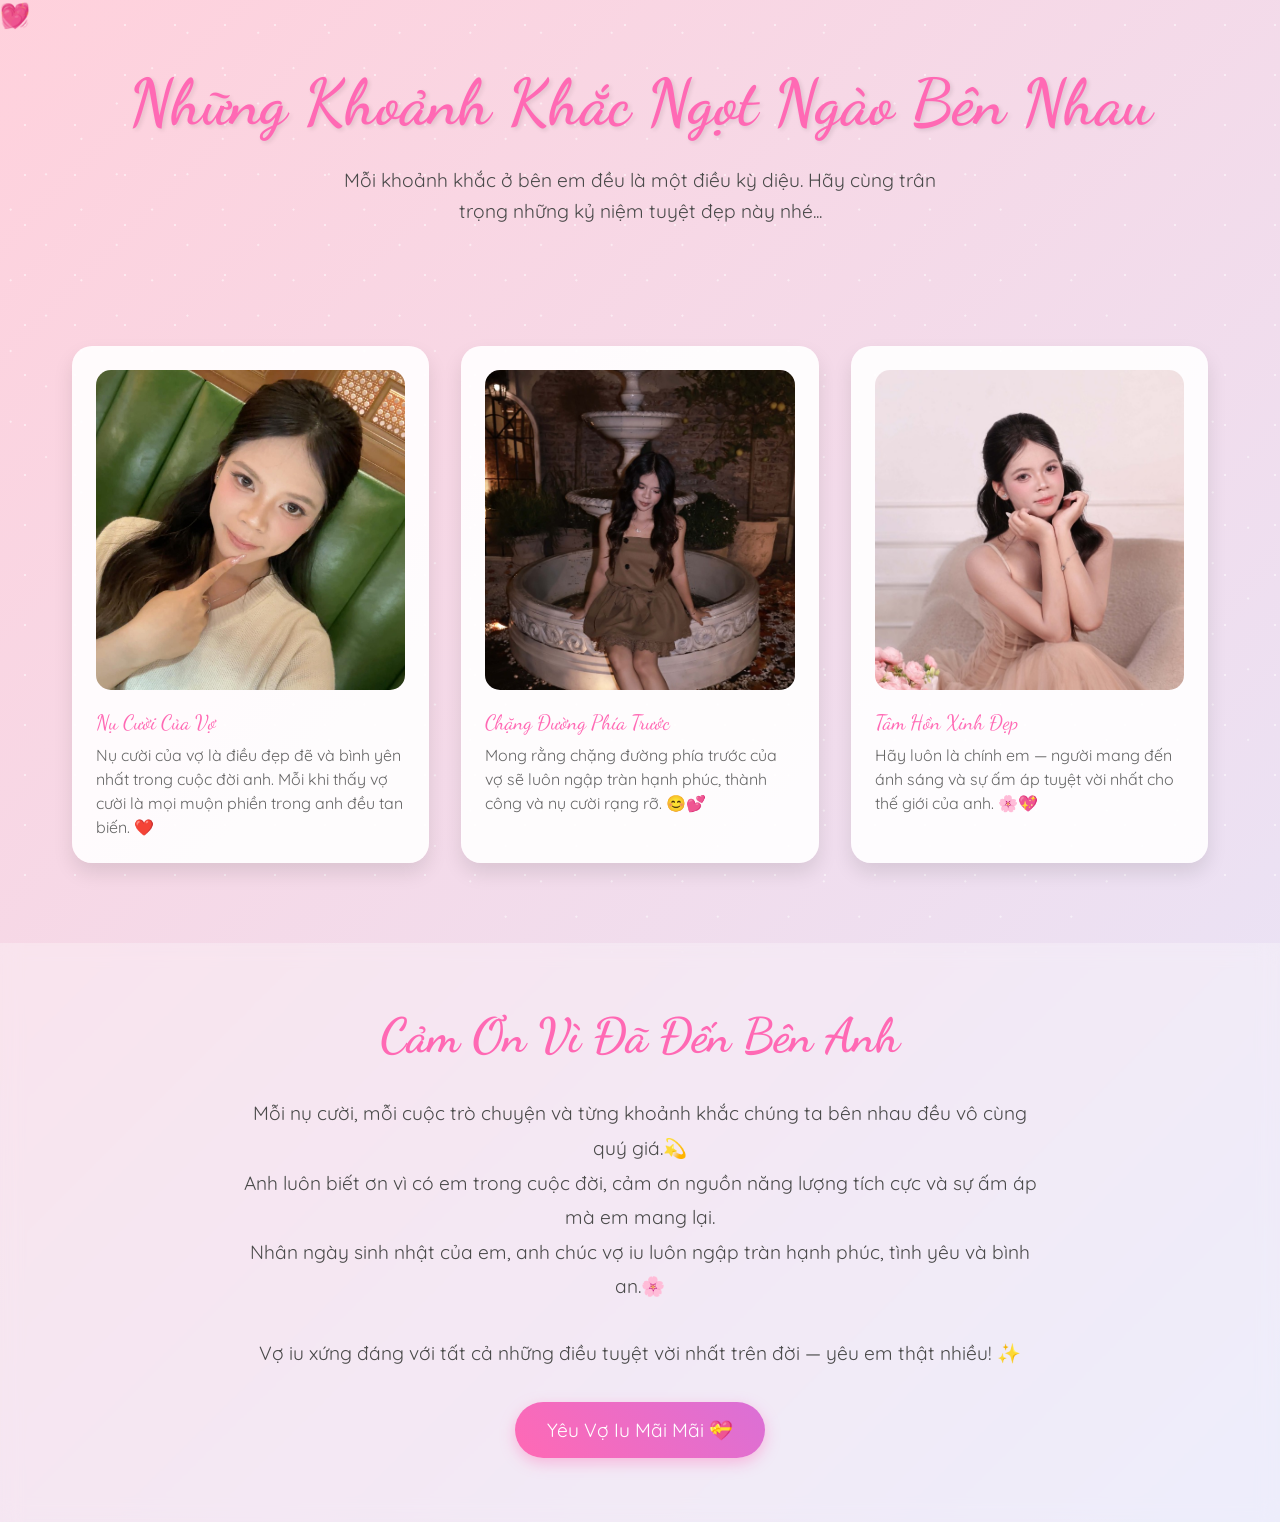
==== last.html @ d9053d56 "Update HappyBirthday website for my love" ====
<!DOCTYPE html>
<html lang="en">

<head>
    <meta charset="UTF-8">
    <meta name="viewport" content="width=device-width, initial-scale=1.0">
    <title>Kỷ Niệm Ngọt Ngào Của Đôi Ta ✨</title>
    <link rel="preconnect" href="https://fonts.googleapis.com">
    <link rel="preconnect" href="https://fonts.gstatic.com" crossorigin>
    <link href="https://fonts.googleapis.com/css2?family=Dancing+Script:wght@600;700&family=Quicksand:wght@400;500;600;700&display=swap" rel="stylesheet">
    <style>
        @import url('https://fonts.googleapis.com/css2?family=Dancing+Script:wght@700&family=Quicksand:wght@300;400;500;600&display=swap');

        * {
            margin: 0;
            padding: 0;
            box-sizing: border-box;
        }

        body {
            min-height: 100vh;
            background: linear-gradient(135deg,
                    #ffd1dc 0%,
                    #e6e6fa 25%,
                    #ffefd5 50%,
                    #e6e6fa 75%,
                    #ffd1dc 100%);
            background-size: 400% 400%;
            animation: gradientFlow 15s ease infinite;
            font-family: 'Quicksand', sans-serif;
            overflow-x: hidden;
            color: #4a4a4a;
        }

        @keyframes gradientFlow {
            0% {
                background-position: 0% 50%;
            }

            50% {
                background-position: 100% 50%;
            }

            100% {
                background-position: 0% 50%;
            }
        }

        /* Enhanced Sparkle Effect */
        .magic-sparkles {
            position: fixed;
            top: 0;
            left: 0;
            width: 100%;
            height: 100%;
            pointer-events: none;
            z-index: 1;
        }

        .sparkle {
            position: absolute;
            width: 6px;
            height: 6px;
            border-radius: 50%;
            background-color: white;
            animation: twinkle var(--duration, 4s) ease-in-out infinite;
            opacity: 0;
        }

        @keyframes twinkle {

            0%,
            100% {
                opacity: 0;
                transform: scale(0.5);
            }

            50% {
                opacity: 0.8;
                transform: scale(1);
            }
        }

        /* Generate 50 sparkles with different positions and animations */
        .magic-sparkles::before,
        .magic-sparkles::after {
            content: '';
            position: absolute;
            width: 100%;
            height: 100%;
            background-image: radial-gradient(circle, white 1px, transparent 1px);
            background-size: 50px 50px;
            animation: sparkleLayer 8s linear infinite;
            opacity: 0.5;
        }

        .magic-sparkles::after {
            animation-delay: -4s;
            transform: rotate(45deg);
        }

        @keyframes sparkleLayer {
            0% {
                transform: translateY(0);
            }

            100% {
                transform: translateY(-50px);
            }
        }

        /* Floating Hearts */
        .floating-hearts {
            position: fixed;
            width: 100%;
            height: 100%;
            pointer-events: none;
            z-index: 2;
        }

        .heart {
            position: absolute;
            font-size: 1.5rem;
            color: rgba(255, 105, 180, 0.6);
            animation: floatHeart var(--float-duration, 6s) ease-in-out infinite;
            animation-delay: var(--delay, 0s);
        }

        @keyframes floatHeart {
            0% {
                transform: translate(0, 100vh) rotate(0deg);
            }

            100% {
                transform: translate(var(--translate-x, 0), -100vh) rotate(360deg);
            }
        }

        /* Welcome Section */
        .welcome {
            text-align: center;
            padding: 4rem 2rem;
            position: relative;
            z-index: 3;
        }

        .welcome h1 {
            font-family: 'Dancing Script', cursive;
            font-size: 4rem;
            color: #ff69b4;
            text-shadow: 2px 2px 4px rgba(0, 0, 0, 0.1);
            animation: fadeInScale 2s ease;
        }

        .welcome p {
            font-size: 1.2rem;
            max-width: 600px;
            margin: 1.5rem auto;
            line-height: 1.6;
            animation: fadeIn 2s ease 0.5s both;
        }

        /* Enhanced Memory Cards */
        .memory-container {
            max-width: 1200px;
            margin: 0 auto;
            padding: 2rem;
            display: grid;
            grid-template-columns: repeat(auto-fit, minmax(300px, 1fr));
            gap: 2rem;
            z-index: 3;
            position: relative;
        }

        .memory-card {
            background: rgba(255, 255, 255, 0.9);
            border-radius: 20px;
            padding: 1.5rem;
            box-shadow: 0 10px 20px rgba(0, 0, 0, 0.1);
            transition: all 0.5s cubic-bezier(0.4, 0, 0.2, 1);
            position: relative;
            overflow: hidden;
        }

        .memory-card:hover {
            transform: translateY(-10px) scale(1.02);
            box-shadow: 0 15px 30px rgba(0, 0, 0, 0.15);
        }

        .memory-card::before {
            content: '';
            position: absolute;
            top: 0;
            left: 0;
            width: 100%;
            height: 100%;
            background: linear-gradient(45deg, transparent, rgba(255, 255, 255, 0.4), transparent);
            transform: translateX(-100%);
            transition: 0.5s;
        }

        .memory-card:hover::before {
            transform: translateX(100%);
        }

        .memory-img {
            width: 100%;
            height: 320px;
            object-fit: cover;
            object-position: center 20%;
            border-radius: 15px;
            margin-bottom: 1rem;
            transition: transform 0.5s ease;
        }

        .memory-card:hover .memory-img {
            transform: scale(1.05);
        }

        .memory-date {
            font-family: 'Dancing Script', cursive;
            color: #ff69b4;
            font-size: 1.3rem;
            margin-bottom: 0.5rem;
        }

        .memory-caption {
            font-size: 1rem;
            line-height: 1.5;
            color: #666;
        }

        /* Final Message Section */
        .final-message {
            text-align: center;
            padding: 4rem 2rem;
            background: rgba(255, 255, 255, 0.3);
            backdrop-filter: blur(10px);
            margin-top: 3rem;
            position: relative;
            z-index: 3;
        }

        .final-message h2 {
            font-family: 'Dancing Script', cursive;
            font-size: 3rem;
            color: #ff69b4;
            margin-bottom: 2rem;
            animation: heartbeat 2s infinite;
        }

        @keyframes heartbeat {

            0%,
            100% {
                transform: scale(1);
            }

            50% {
                transform: scale(1.1);
            }
        }

        .final-message p {
            font-size: 1.2rem;
            max-width: 800px;
            margin: 0 auto 2rem;
            line-height: 1.8;
        }

        .goodbye-btn {
            display: inline-block;
            padding: 1rem 2rem;
            font-size: 1.2rem;
            background: linear-gradient(45deg, #ff69b4, #da70d6);
            color: white;
            border: none;
            border-radius: 50px;
            cursor: pointer;
            text-decoration: none;
            transition: all 0.3s ease;
            box-shadow: 0 5px 15px rgba(255, 105, 180, 0.4);
            animation: float 3s infinite ease-in-out;
        }

        .goodbye-btn:hover {
            transform: translateY(-5px);
            box-shadow: 0 8px 20px rgba(255, 105, 180, 0.6);
        }

        @keyframes float {

            0%,
            100% {
                transform: translateY(0);
            }

            50% {
                transform: translateY(-10px);
            }
        }

        /* Animations */
        @keyframes fadeInScale {
            0% {
                opacity: 0;
                transform: scale(0.8);
            }

            100% {
                opacity: 1;
                transform: scale(1);
            }
        }

        @keyframes fadeIn {
            0% {
                opacity: 0;
            }

            100% {
                opacity: 1;
            }
        }

        /* Generate Hearts */
        .js-generate-hearts {
            position: fixed;
            width: 100%;
            height: 100%;
            pointer-events: none;
            z-index: 2;
        }

        /* Custom Scrollbar */
        ::-webkit-scrollbar {
            width: 12px;
        }

        ::-webkit-scrollbar-track {
            background: rgba(255, 255, 255, 0.4);
        }

        ::-webkit-scrollbar-thumb {
            background: linear-gradient(45deg, #ff69b4, #da70d6);
            border-radius: 6px;
        }

        /* Responsive Design */
        @media (max-width: 768px) {
            .welcome h1 {
                font-size: 3rem;
            }

            .memory-container {
                grid-template-columns: 1fr;
            }

            .final-message h2 {
                font-size: 2.5rem;
            }
        }
    </style>
</head>

<body>
    <div class="magic-sparkles"></div>
    <div class="floating-hearts">
        <!-- Hearts will be generated via CSS -->
        <div class="heart" style="--float-duration: 6s; --delay: 0s; --translate-x: 20px;">💝</div>
        <div class="heart" style="--float-duration: 8s; --delay: 1s; --translate-x: -30px;">💖</div>
        <div class="heart" style="--float-duration: 7s; --delay: 2s; --translate-x: 40px;">💗</div>
        <div class="heart" style="--float-duration: 9s; --delay: 3s; --translate-x: -20px;">💓</div>
        <div class="heart" style="--float-duration: 5s; --delay: 4s; --translate-x: 30px;">💕</div>
    </div>

    <section class="welcome">
        <h1>Những Khoảnh Khắc Ngọt Ngào Bên Nhau</h1>
        <p>Mỗi khoảnh khắc ở bên em đều là một điều kỳ diệu. Hãy cùng trân trọng những kỷ niệm tuyệt đẹp này nhé...</p>
    </section>

    <div class="memory-container">
        <div class="memory-card">
            <img src="./d1.jpg" alt="First Date" class="memory-img">
            <div class="memory-date">Nụ Cười Của Vợ</div>
            <div class="memory-caption">Nụ cười của vợ là điều đẹp đẽ và bình yên nhất trong cuộc đời anh. Mỗi khi thấy vợ cười là mọi muộn phiền trong anh đều tan biến. ❤️</div>
        </div>
        <div class="memory-card">
            <img src="./d2.jpg" alt="Beach Day" class="memory-img">
            <div class="memory-date">Chặng Đường Phía Trước</div>
            <div class="memory-caption">Mong rằng chặng đường phía trước của vợ sẽ luôn ngập tràn hạnh phúc, thành công và nụ cười rạng rỡ. 😊💕</div>
        </div>
        <div class="memory-card">
            <img src="./d3.jpg" alt="Movie Night" class="memory-img">
            <div class="memory-date">Tâm Hồn Xinh Đẹp</div>
            <div class="memory-caption">Hãy luôn là chính em — người mang đến ánh sáng và sự ấm áp tuyệt vời nhất cho thế giới của anh. 🌸💖</div>
        </div>

    </div>

    <section class="final-message">
        <h2>Cảm Ơn Vì Đã Đến Bên Anh</h2>
        <p>Mỗi nụ cười, mỗi cuộc trò chuyện và từng khoảnh khắc chúng ta bên nhau đều vô cùng quý giá.💫<br>
            Anh luôn biết ơn vì có em trong cuộc đời, cảm ơn nguồn năng lượng tích cực và sự ấm áp mà em mang lại.<br>
            Nhân ngày sinh nhật của em, anh chúc vợ iu luôn ngập tràn hạnh phúc, tình yêu và bình an.🌸</p>
        <p>Vợ iu xứng đáng với tất cả những điều tuyệt vời nhất trên đời — yêu em thật nhiều! ✨</p>
        <a href="#" class="goodbye-btn">Yêu Vợ Iu Mãi Mãi 💝</a>
    </section>
</body>

</html>
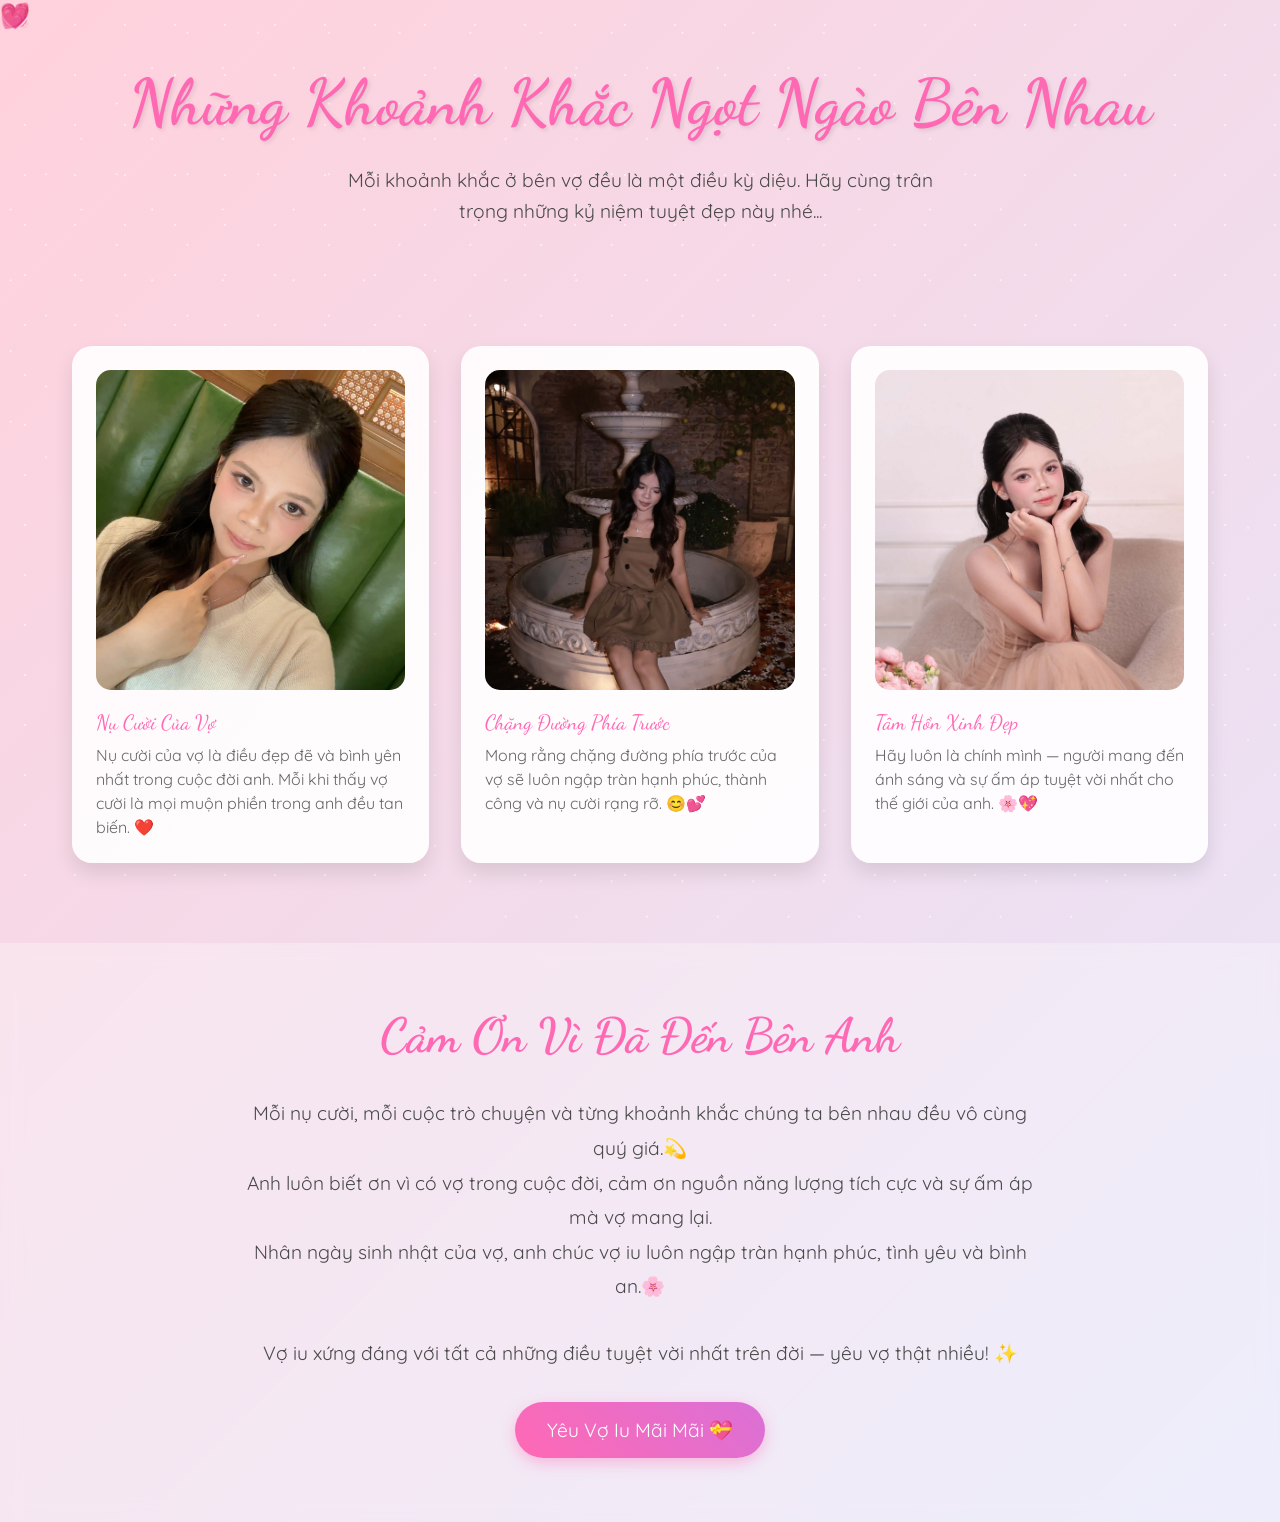
==== commit e9696d87: "Update pronoun from em to vo across all pages" ====
--- a/last.html
+++ b/last.html
@@ -376,7 +376,7 @@
 
     <section class="welcome">
         <h1>Những Khoảnh Khắc Ngọt Ngào Bên Nhau</h1>
-        <p>Mỗi khoảnh khắc ở bên em đều là một điều kỳ diệu. Hãy cùng trân trọng những kỷ niệm tuyệt đẹp này nhé...</p>
+        <p>Mỗi khoảnh khắc ở bên vợ đều là một điều kỳ diệu. Hãy cùng trân trọng những kỷ niệm tuyệt đẹp này nhé...</p>
     </section>
 
     <div class="memory-container">
@@ -393,7 +393,7 @@
         <div class="memory-card">
             <img src="./d3.jpg" alt="Movie Night" class="memory-img">
             <div class="memory-date">Tâm Hồn Xinh Đẹp</div>
-            <div class="memory-caption">Hãy luôn là chính em — người mang đến ánh sáng và sự ấm áp tuyệt vời nhất cho thế giới của anh. 🌸💖</div>
+            <div class="memory-caption">Hãy luôn là chính mình — người mang đến ánh sáng và sự ấm áp tuyệt vời nhất cho thế giới của anh. 🌸💖</div>
         </div>
 
     </div>
@@ -401,9 +401,9 @@
     <section class="final-message">
         <h2>Cảm Ơn Vì Đã Đến Bên Anh</h2>
         <p>Mỗi nụ cười, mỗi cuộc trò chuyện và từng khoảnh khắc chúng ta bên nhau đều vô cùng quý giá.💫<br>
-            Anh luôn biết ơn vì có em trong cuộc đời, cảm ơn nguồn năng lượng tích cực và sự ấm áp mà em mang lại.<br>
-            Nhân ngày sinh nhật của em, anh chúc vợ iu luôn ngập tràn hạnh phúc, tình yêu và bình an.🌸</p>
-        <p>Vợ iu xứng đáng với tất cả những điều tuyệt vời nhất trên đời — yêu em thật nhiều! ✨</p>
+            Anh luôn biết ơn vì có vợ trong cuộc đời, cảm ơn nguồn năng lượng tích cực và sự ấm áp mà vợ mang lại.<br>
+            Nhân ngày sinh nhật của vợ, anh chúc vợ iu luôn ngập tràn hạnh phúc, tình yêu và bình an.🌸</p>
+        <p>Vợ iu xứng đáng với tất cả những điều tuyệt vời nhất trên đời — yêu vợ thật nhiều! ✨</p>
         <a href="#" class="goodbye-btn">Yêu Vợ Iu Mãi Mãi 💝</a>
     </section>
 </body>
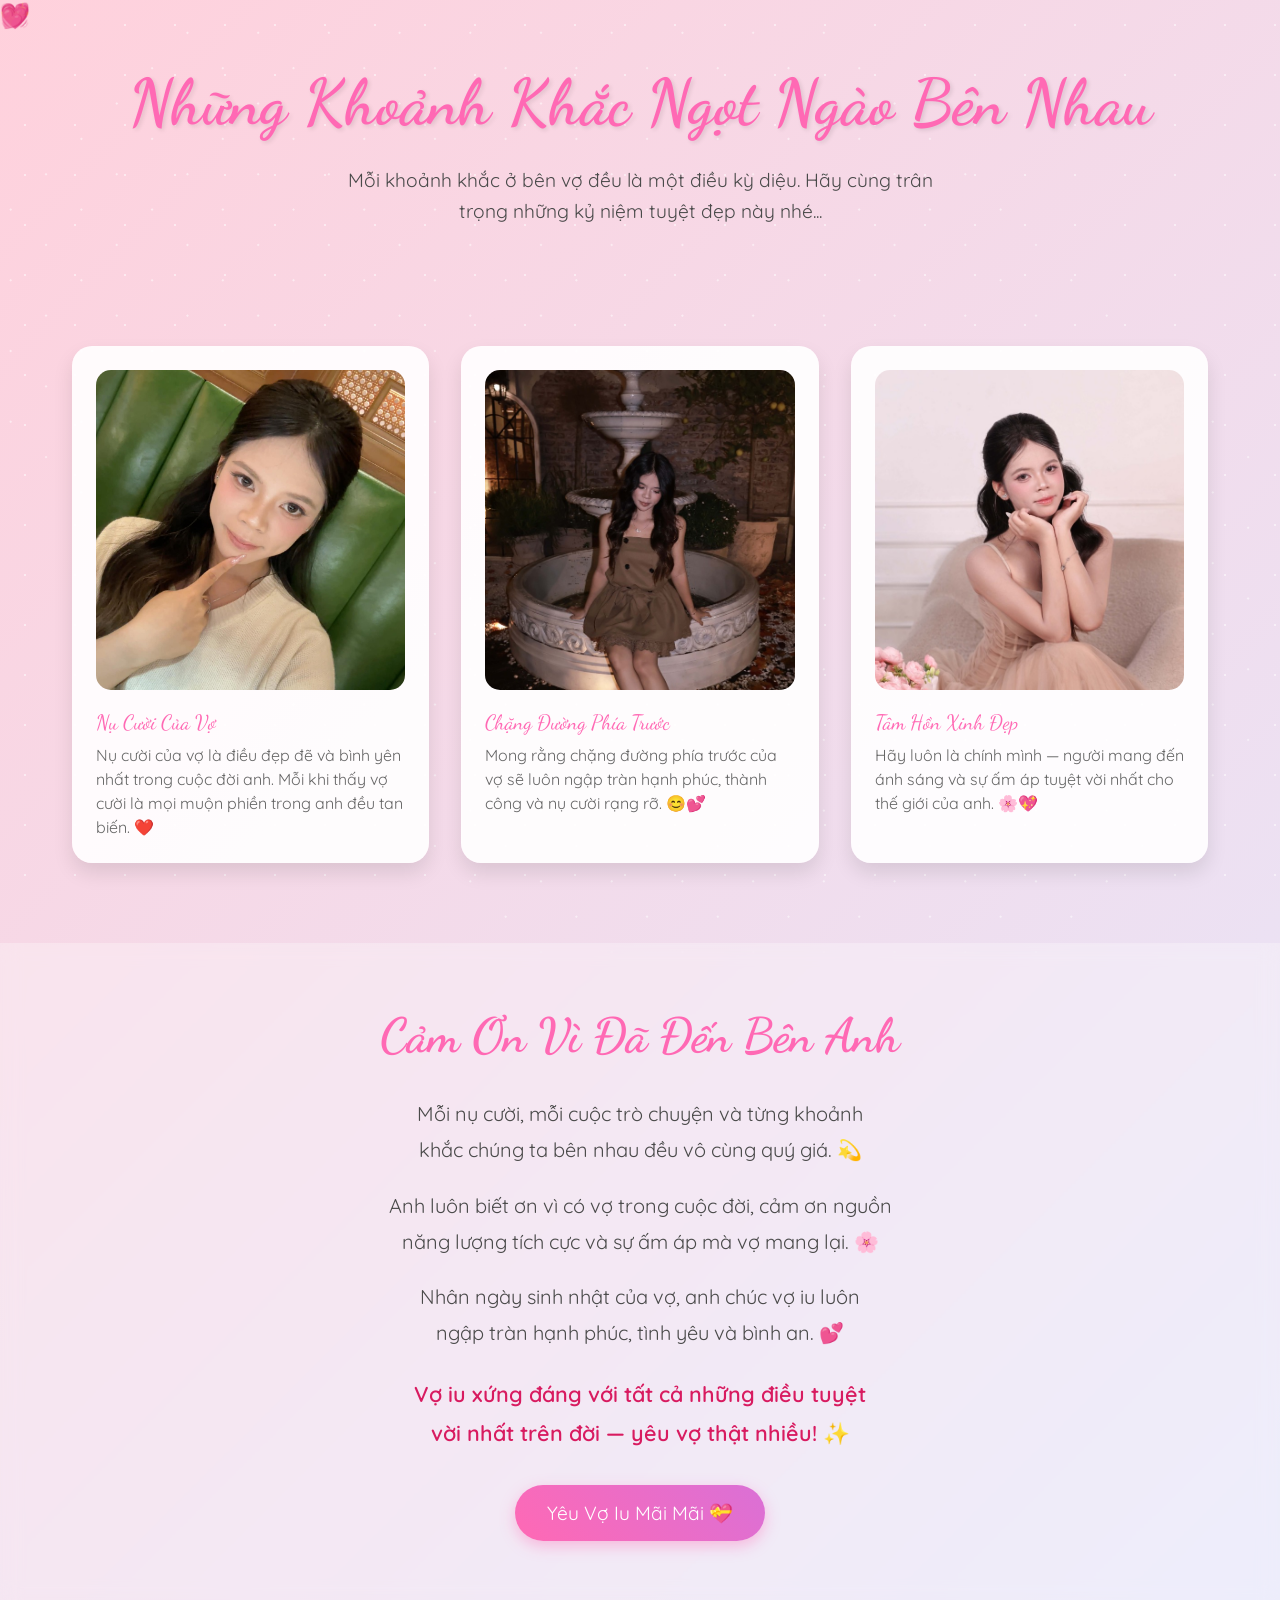
==== commit b56cd2db: "Improve final message layout and line wrapping" ====
--- a/last.html
+++ b/last.html
@@ -262,10 +262,19 @@
         }
 
         .final-message p {
-            font-size: 1.2rem;
-            max-width: 800px;
-            margin: 0 auto 2rem;
+            font-size: 1.25rem;
+            max-width: 750px;
+            margin: 0 auto 1.2rem;
             line-height: 1.8;
+            text-wrap: balance;
+        }
+
+        .highlight-text {
+            font-size: 1.35rem !important;
+            font-weight: 600;
+            color: #d81b60;
+            margin-top: 1.5rem !important;
+            margin-bottom: 2rem !important;
         }
 
         .goodbye-btn {
@@ -400,10 +409,10 @@
 
     <section class="final-message">
         <h2>Cảm Ơn Vì Đã Đến Bên Anh</h2>
-        <p>Mỗi nụ cười, mỗi cuộc trò chuyện và từng khoảnh khắc chúng ta bên nhau đều vô cùng quý giá.💫<br>
-            Anh luôn biết ơn vì có vợ trong cuộc đời, cảm ơn nguồn năng lượng tích cực và sự ấm áp mà vợ mang lại.<br>
-            Nhân ngày sinh nhật của vợ, anh chúc vợ iu luôn ngập tràn hạnh phúc, tình yêu và bình an.🌸</p>
-        <p>Vợ iu xứng đáng với tất cả những điều tuyệt vời nhất trên đời — yêu vợ thật nhiều! ✨</p>
+        <p>Mỗi nụ cười, mỗi cuộc trò chuyện và từng khoảnh khắc chúng ta bên nhau đều vô cùng quý giá. 💫</p>
+        <p>Anh luôn biết ơn vì có vợ trong cuộc đời, cảm ơn nguồn năng lượng tích cực và sự ấm áp mà vợ mang lại. 🌸</p>
+        <p>Nhân ngày sinh nhật của vợ, anh chúc vợ iu luôn ngập tràn hạnh phúc, tình yêu và bình an. 💕</p>
+        <p class="highlight-text">Vợ iu xứng đáng với tất cả những điều tuyệt vời nhất trên đời — yêu vợ thật nhiều! ✨</p>
         <a href="#" class="goodbye-btn">Yêu Vợ Iu Mãi Mãi 💝</a>
     </section>
 </body>
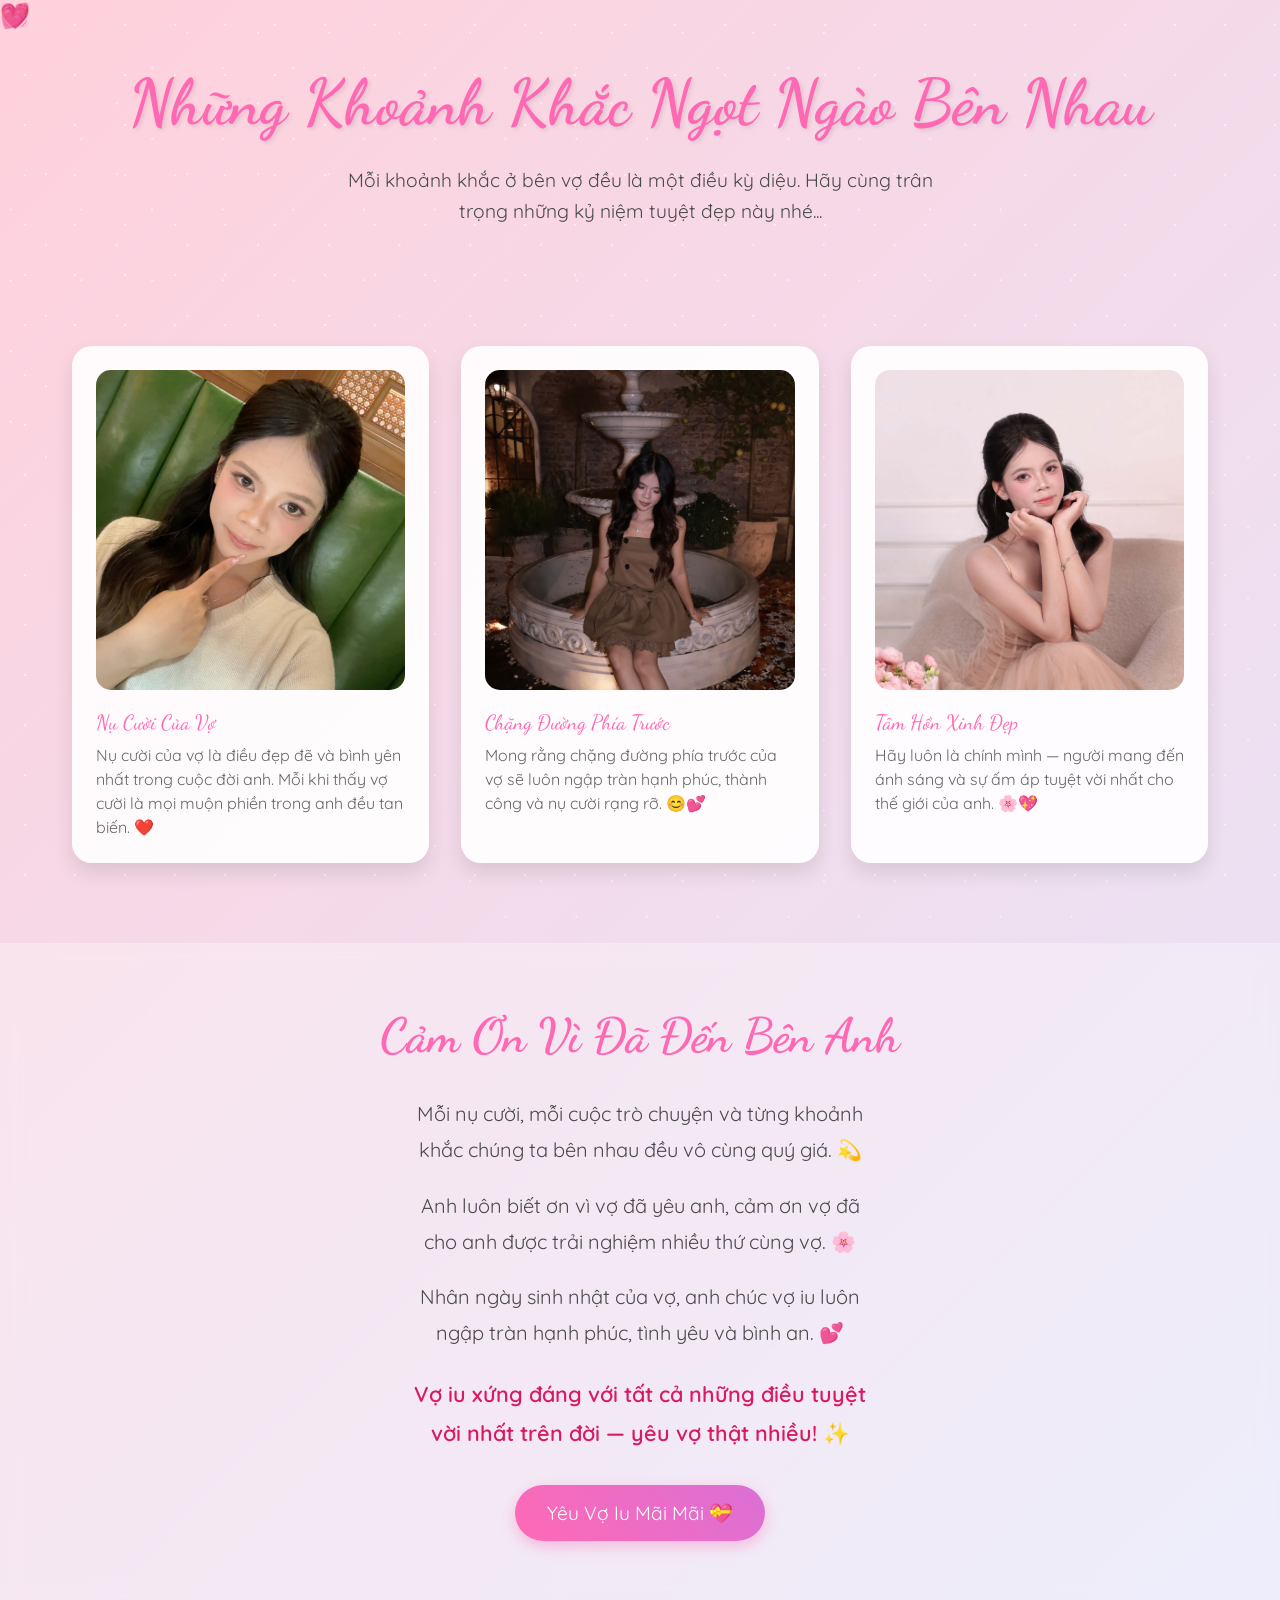
==== commit 25babb32: "Update second paragraph in final message" ====
--- a/last.html
+++ b/last.html
@@ -410,7 +410,7 @@
     <section class="final-message">
         <h2>Cảm Ơn Vì Đã Đến Bên Anh</h2>
         <p>Mỗi nụ cười, mỗi cuộc trò chuyện và từng khoảnh khắc chúng ta bên nhau đều vô cùng quý giá. 💫</p>
-        <p>Anh luôn biết ơn vì có vợ trong cuộc đời, cảm ơn nguồn năng lượng tích cực và sự ấm áp mà vợ mang lại. 🌸</p>
+        <p>Anh luôn biết ơn vì vợ đã yêu anh, cảm ơn vợ đã cho anh được trải nghiệm nhiều thứ cùng vợ. 🌸</p>
         <p>Nhân ngày sinh nhật của vợ, anh chúc vợ iu luôn ngập tràn hạnh phúc, tình yêu và bình an. 💕</p>
         <p class="highlight-text">Vợ iu xứng đáng với tất cả những điều tuyệt vời nhất trên đời — yêu vợ thật nhiều! ✨</p>
         <a href="#" class="goodbye-btn">Yêu Vợ Iu Mãi Mãi 💝</a>
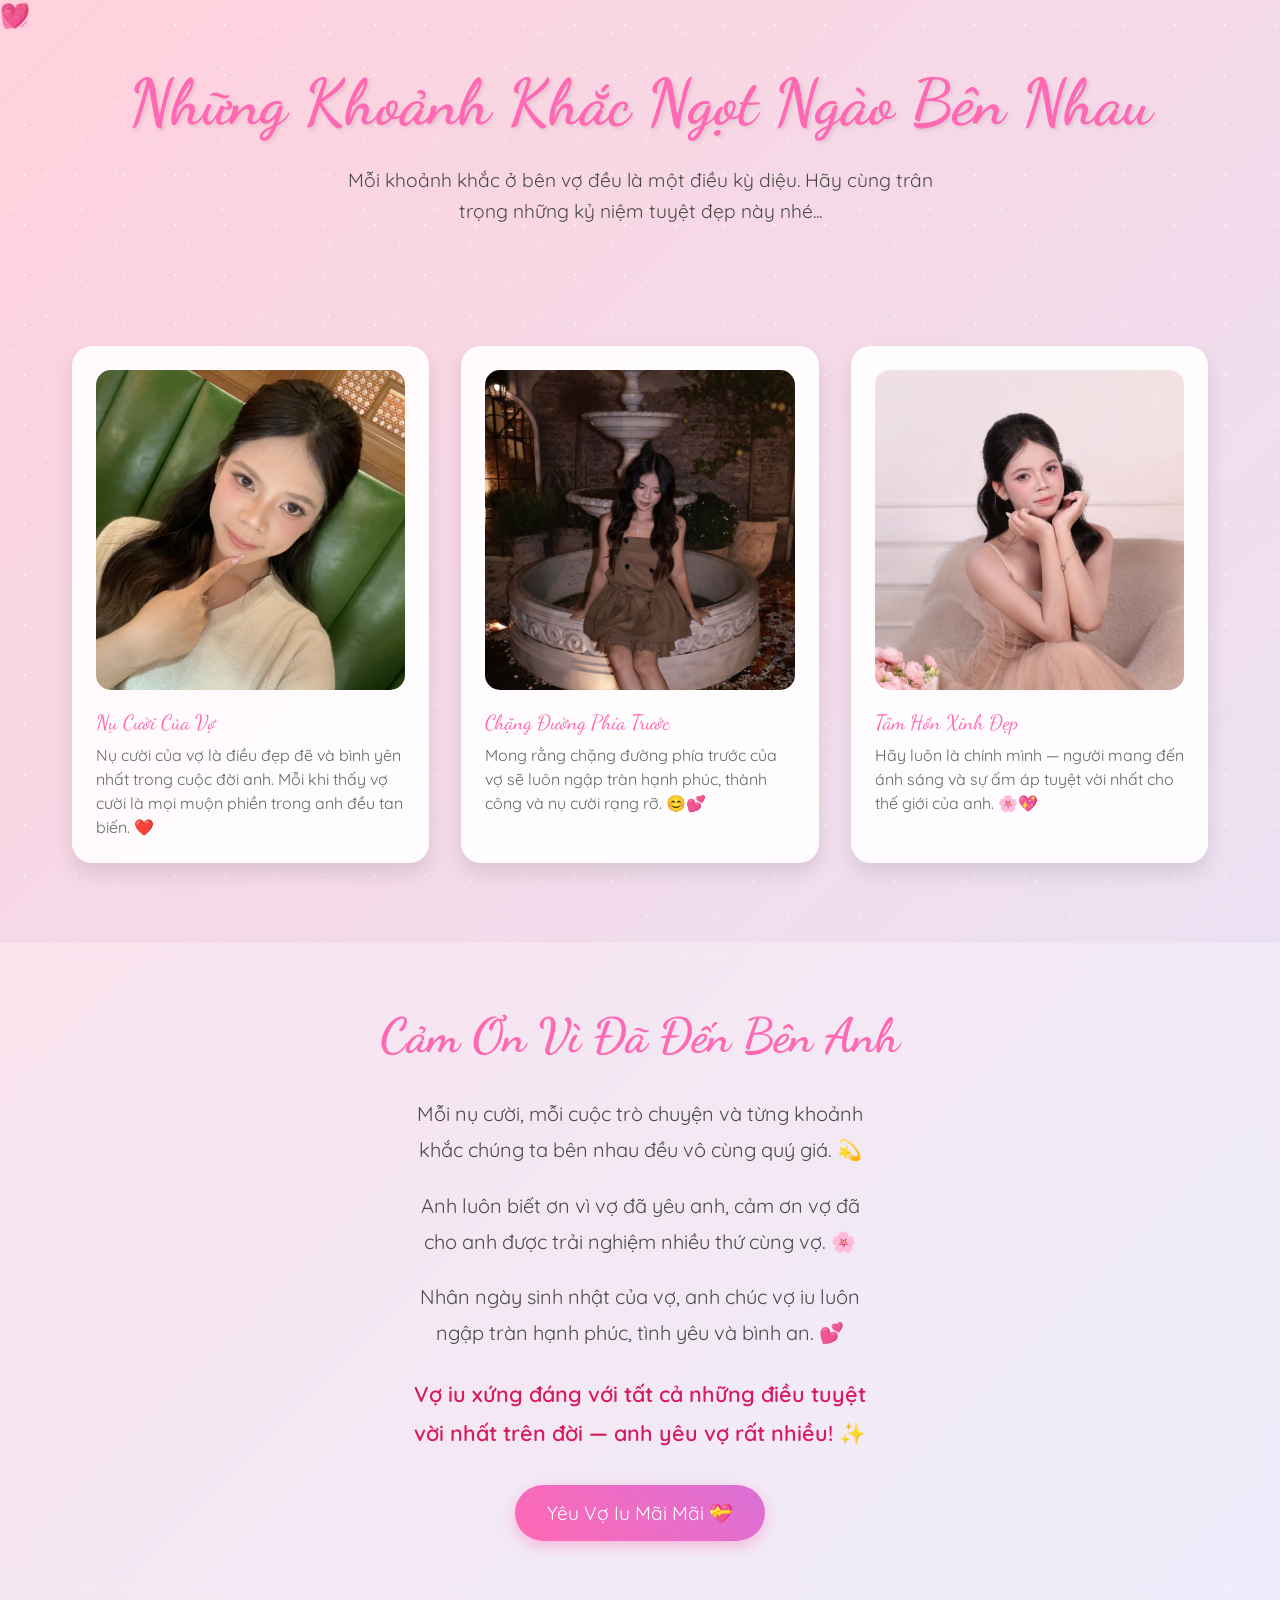
==== commit cbe30569: "Update highlight text in last.html" ====
--- a/last.html
+++ b/last.html
@@ -412,7 +412,7 @@
         <p>Mỗi nụ cười, mỗi cuộc trò chuyện và từng khoảnh khắc chúng ta bên nhau đều vô cùng quý giá. 💫</p>
         <p>Anh luôn biết ơn vì vợ đã yêu anh, cảm ơn vợ đã cho anh được trải nghiệm nhiều thứ cùng vợ. 🌸</p>
         <p>Nhân ngày sinh nhật của vợ, anh chúc vợ iu luôn ngập tràn hạnh phúc, tình yêu và bình an. 💕</p>
-        <p class="highlight-text">Vợ iu xứng đáng với tất cả những điều tuyệt vời nhất trên đời — yêu vợ thật nhiều! ✨</p>
+        <p class="highlight-text">Vợ iu xứng đáng với tất cả những điều tuyệt vời nhất trên đời — anh yêu vợ rất nhiều! ✨</p>
         <a href="#" class="goodbye-btn">Yêu Vợ Iu Mãi Mãi 💝</a>
     </section>
 </body>
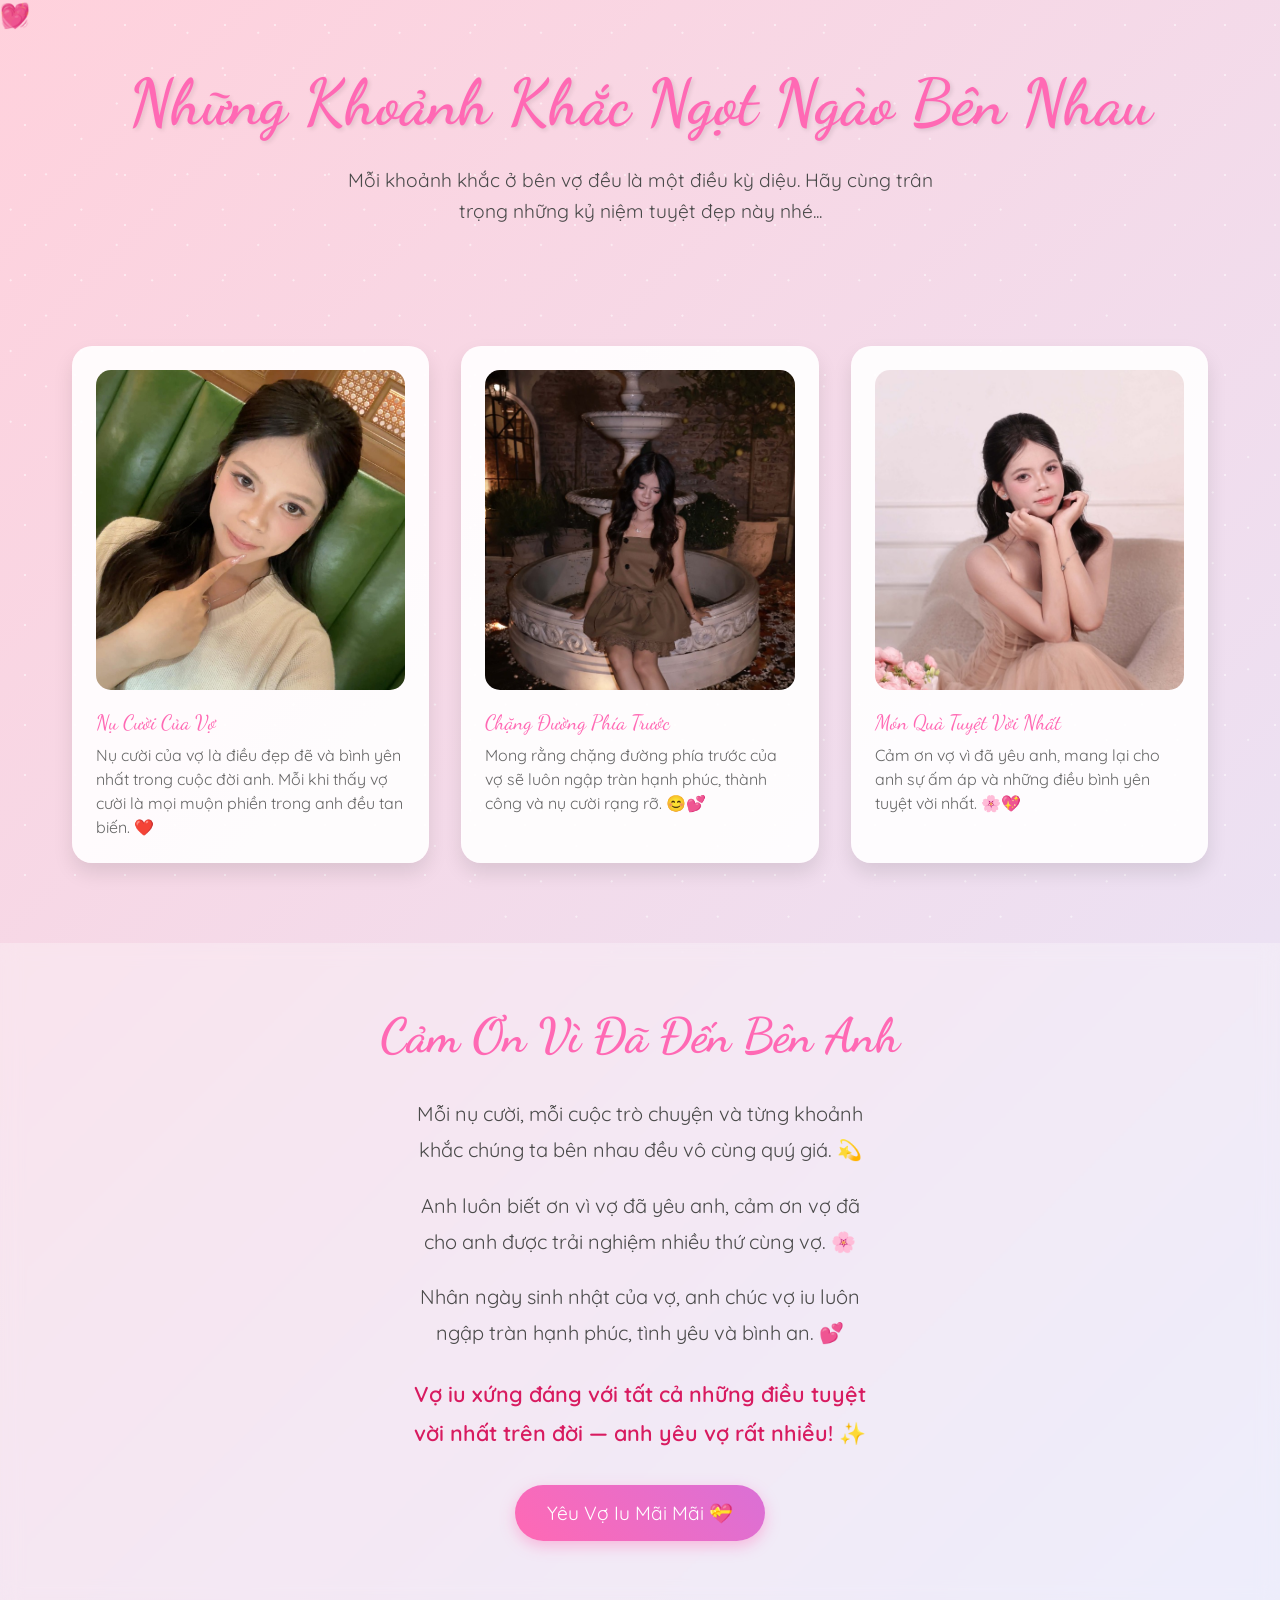
==== commit a980ec9a: "Update card 3 title and caption in last.html" ====
--- a/last.html
+++ b/last.html
@@ -401,8 +401,8 @@
         </div>
         <div class="memory-card">
             <img src="./d3.jpg" alt="Movie Night" class="memory-img">
-            <div class="memory-date">Tâm Hồn Xinh Đẹp</div>
-            <div class="memory-caption">Hãy luôn là chính mình — người mang đến ánh sáng và sự ấm áp tuyệt vời nhất cho thế giới của anh. 🌸💖</div>
+            <div class="memory-date">Món Quà Tuyệt Vời Nhất</div>
+            <div class="memory-caption">Cảm ơn vợ vì đã yêu anh, mang lại cho anh sự ấm áp và những điều bình yên tuyệt vời nhất. 🌸💖</div>
         </div>
 
     </div>
